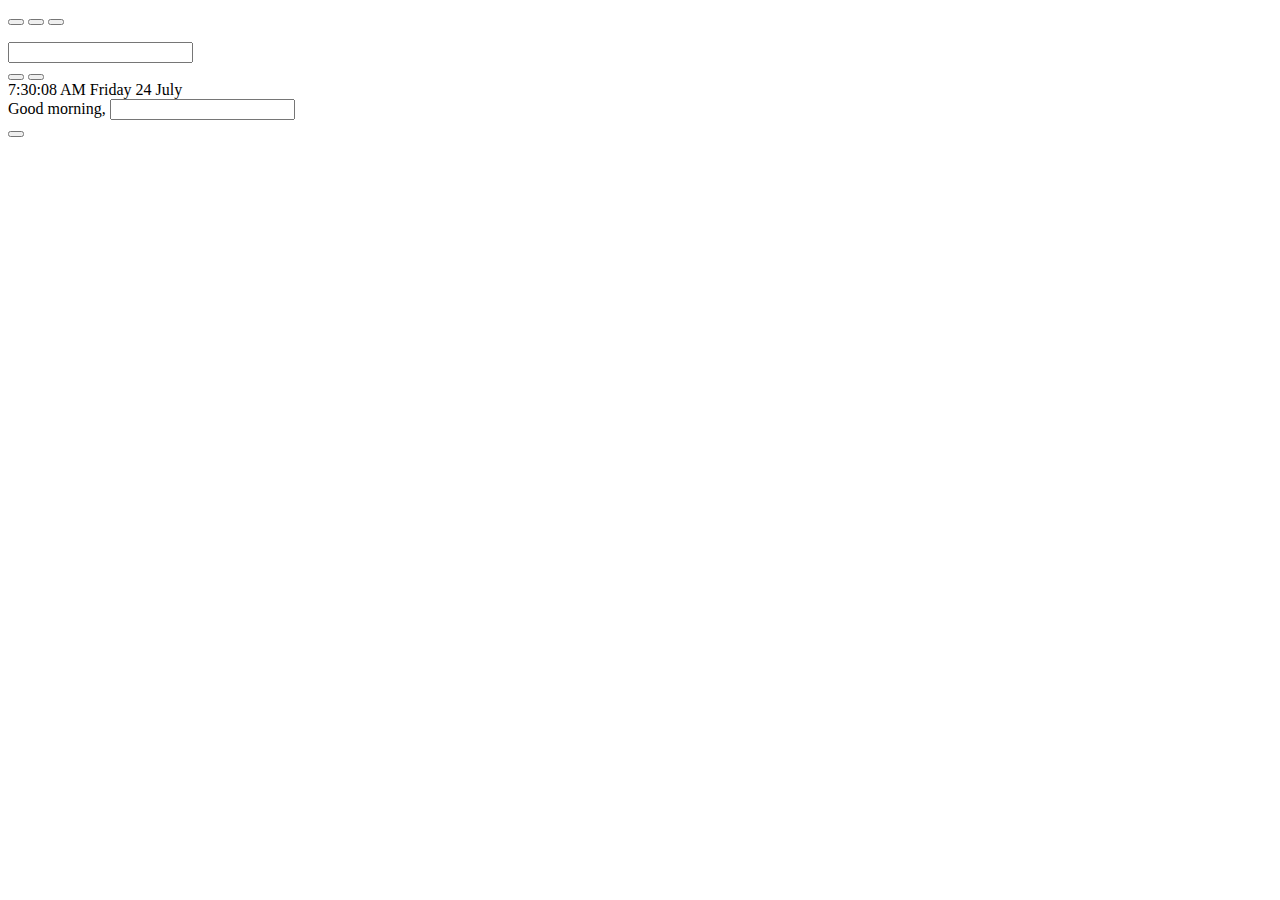
==== momentum/index.html @ 273ddbf8 "feat: add greeting function depending on the time of day to the project" ====
<!DOCTYPE html>
<html lang="en">
<head>
  <meta charset="UTF-8" />
  <meta name="viewport" content="width=device-width, initial-scale=1.0" />
  <link href="assets/favicon.ico" rel="shortcut icon" />
  <link rel="stylesheet" href="css/owfont-regular.css" />
  <link rel="stylesheet" href="css/style.css" />
  <title>momentum</title>
</head>
<body>
  <header class="header">
    <div class="player">
      <div class="player-controls">
        <button class="play-prev player-icon"></button>
        <button class="play player-icon"></button>
        <button class="play-next player-icon"></button>
      </div>
      <ul class="play-list"></ul>
    </div>
    <div class="weather">
      <input class="city" type="text"/>
      <i class="weather-icon owf"></i>
      <div class="weather-error"></div>
      <div class="description-container">
        <span class="temperature"></span>
        <span class="weather-description"></span>
      </div>
      <div class="wind"></div>
      <div class="humidity"></div>
    </div>
  </header>
  <main class="main">
    <div class="slider-icons">
      <button class="slide-prev slider-icon"></button>
      <button class="slide-next slider-icon"></button>
    </div>
    <time class="time"></time>
    <date class="date"></date>
    <div class="greeting-container">
      <span class="greeting"></span>
      <input class="name" type="text"/>
    </div>
  </main>
  <footer class="footer">
    <button class="change-quote"></button>
    <div>
      <div class="quote"></div>
      <div class="author"></div>
    </div>
  </footer>
  <!-- <script src="js/script.js"></script> -->
  <script src="./js/time/time__js.js"></script>
</body>
</html>
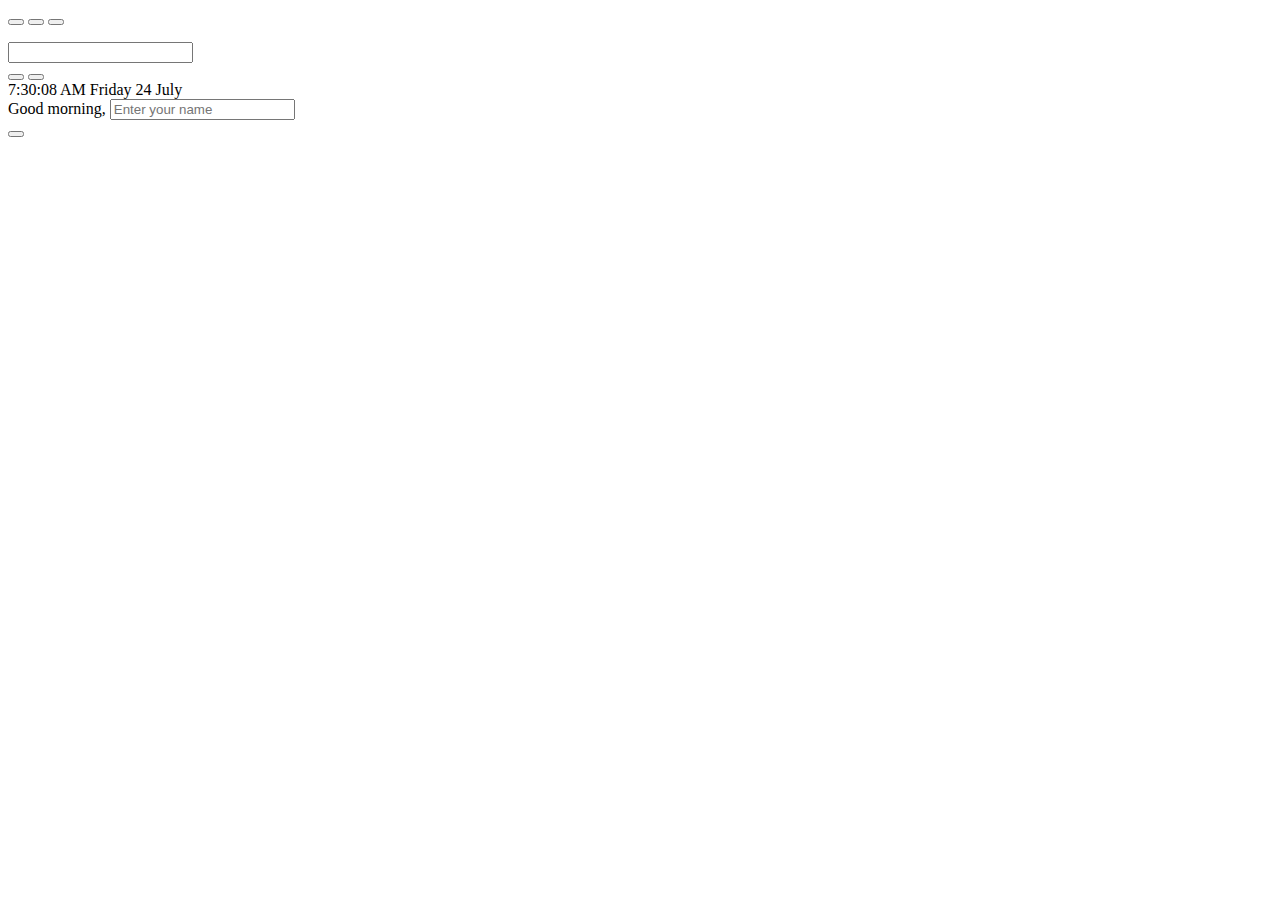
==== commit e54d5a37: "Merge pull request #109 from rolling-scopes-school/momentum" ====
--- a/momentum/index.html
+++ b/momentum/index.html
@@ -39,7 +39,7 @@
     <date class="date"></date>
     <div class="greeting-container">
       <span class="greeting"></span>
-      <input class="name" type="text"/>
+      <input class="name" type="text" placeholder="Enter your name"/>
     </div>
   </main>
   <footer class="footer">
@@ -51,5 +51,6 @@
   </footer>
   <!-- <script src="js/script.js"></script> -->
   <script src="./js/time/time__js.js"></script>
+  <script src="./js/momentumSelfCheck.js"></script>
 </body>
 </html>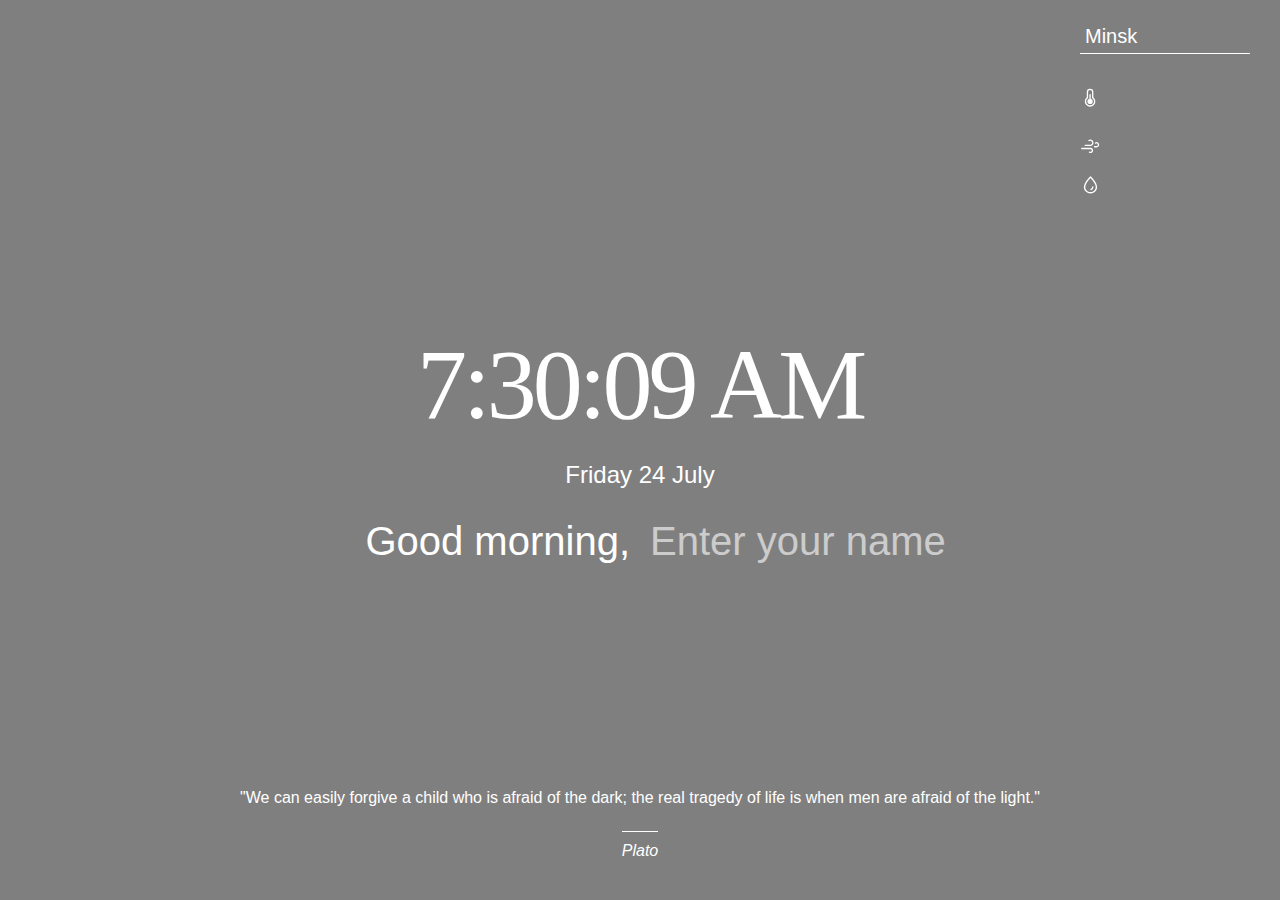
==== commit 9aac7813: "refactor: refactor 'background-image function', 'get random number' function add global scope; feat:" ====
--- a/momentum/index.html
+++ b/momentum/index.html
@@ -8,7 +8,7 @@
   <link rel="stylesheet" href="css/style.css" />
   <title>momentum</title>
 </head>
-<body>
+<body class="body">
   <header class="header">
     <div class="player">
       <div class="player-controls">
@@ -50,7 +50,7 @@
     </div>
   </footer>
   <!-- <script src="js/script.js"></script> -->
-  <script src="./js/time/time__js.js"></script>
-  <script src="./js/momentumSelfCheck.js"></script>
+  <script src="./js/momentum__js.js"></script>
+  <!-- <script src="./js/momentumSelfCheck.js"></script> -->
 </body>
 </html>--- a/momentum/css/style.css
+++ b/momentum/css/style.css
@@ -0,0 +1,367 @@
+@font-face {
+  font-family: 'Arial-MT';
+  src: url("../assets/fonts/Arial-MT.woff"); /* Путь к файлу со шрифтом */
+ }
+
+* {
+  box-sizing: border-box;
+  margin: 0;
+  padding: 0;
+}
+
+.body {
+  /* min-width: 480px; */
+  min-height: 100vh;
+  font-family: 'Arial', sans-serif;
+  font-size: 16px;
+  color: #fff;
+  text-align: center;
+  background: center/cover, no-repeat, rgba(0, 0, 0, 0.5);
+  background-blend-mode: multiply;
+  transition: background-image 1s ease-in-out;
+}
+
+/* =======================================================================================================*/
+/* =========================================   Header start =========================================*/
+/* =======================================================================================================*/
+
+.header {
+  display: flex;
+  justify-content: space-between;
+  align-items: flex-start;
+  width: 100%;
+  height: 30vh;
+  /* min-height: 220px;   */
+  padding: 20px;
+}
+
+.player-controls {
+  display: flex;
+  align-items: center;
+  justify-content: space-between;
+  width: 120px;
+  margin-bottom: 28px;
+}
+
+.play-list {
+  text-align: left;
+}
+
+.play-item {
+  position: relative;
+  padding: 5px;
+  padding-left: 20px;
+  list-style: none;
+  opacity: .8;
+  cursor: pointer;
+  transition: .3s;
+}
+
+.play-item:hover {
+  opacity: 1;
+}
+
+.play-item::before {
+  content: "\2713";  
+  position: absolute;
+  left: 0;
+  top: 2px;
+  font-weight: 900;
+}
+
+.item-active::before {
+  color: #C5B358;
+}
+
+.player-icon,
+.slider-icon,
+.change-quote {
+  width: 32px;
+  height: 32px;
+  background-size: 32px 32px;
+  background-position: center center;
+  background-repeat: no-repeat;
+  background-color: transparent;
+  border: 0;
+  outline: 0;
+  opacity: .8;
+  cursor: pointer;
+  transition: .3s;  
+}
+
+.player-icon:hover,
+.slider-icon:hover,
+.change-quote:hover {
+  opacity: 1;
+}
+
+.slider-icon:hover{
+  transform: scale(1.1);
+}
+
+.player-icon:active,
+.slider-icon:active,
+.change-quote:active {
+  border: 0;
+  outline: 0;  
+  transform: scale(1.25);
+}
+
+.play {
+  width: 40px;
+  height: 40px;
+  background-size: 40px 40px;
+  background-image: url("../assets/svg/play.svg");
+}
+
+.pause {
+  background-image: url("../assets/svg/pause.svg");
+}
+
+.play-prev {
+  background-image: url("../assets/svg/play-prev.svg");
+}
+
+.play-next {
+  background-image: url("../assets/svg/play-next.svg");
+}
+
+.weather {
+  display: flex;
+  flex-direction: column;
+  justify-content: space-between;
+  align-items: flex-start;
+  row-gap: 5px;
+  width: 180px;
+  min-height: 180px;  
+  text-align: left;
+}
+
+.weather-error {
+  margin-top: -10px;
+}
+
+.description-container {
+  display: flex;
+  flex-wrap: wrap;
+  justify-content: flex-start;
+  align-items: center;
+  column-gap: 12px;
+}
+
+.temperature {
+  padding: 0 0 10px;
+}
+
+.temperature::before {
+  display: inline-block;
+  padding: 0px 5px 0px 0px;
+  content: url(../assets/svg/weather/temperature.svg);
+}
+
+.wind::before {
+  display: inline-block;
+  padding: 0px 10px 0px 0px;
+  content: url(../assets/svg/weather/wind.svg);
+}
+
+.humidity::before {
+  display: inline-block;
+  padding: 0px 11px 0px 0px;
+  content: url(../assets/svg/weather/humidity.svg);
+}
+
+
+.weather-icon {
+  font-size: 44px;
+}
+
+.city {
+  width: 170px;
+  height: 34px;
+  padding: 5px;
+  font-size: 20px;
+  line-height: 24px;
+  color: #fff;  
+  border: 0;
+  outline: 0;
+  border-bottom: 1px solid #fff;
+  background-color: transparent;
+}
+
+.city::placeholder {  
+  font-size: 20px;
+  color: #fff;
+  opacity: .6;
+}
+
+/* =======================================================================================================*/
+/* =========================================  Header end =========================================*/
+/* =======================================================================================================*/
+
+/* =======================================================================================================*/
+/* =========================================  Main start =========================================*/
+/* =======================================================================================================*/
+.main {
+  position: relative;
+  display: flex;
+  flex-direction: column;
+  justify-content: center;
+  align-items: center;
+  width: 100%;
+  height: 40vh;
+  /* min-height: 260px;   */
+  padding: 20px;
+}
+
+.slider-icon {
+  position: absolute;
+  top: 50%;
+  margin-top: -16px;
+  cursor: pointer;
+}
+
+.slide-prev {
+  left: 20px;
+  background-image: url("../assets/svg/slider-prev.svg");
+}
+
+.slide-next {
+  right: 20px;
+  background-image: url("../assets/svg/slider-next.svg");
+}
+
+.time {
+  min-height: 124px;
+  margin-bottom: 10px;
+  font-family: 'Arial-MT';
+  font-size: 100px;
+  letter-spacing: -4px;  
+}
+
+.date {
+  min-height: 28px;
+  font-size: 24px;
+  margin-bottom: 20px;
+}
+
+.greeting-container {
+  display: flex;
+  flex-wrap: wrap;
+  justify-content: stretch;
+  align-items: center;
+  min-height: 48px;
+  width: 100vw;
+  font-size: 40px;
+}
+
+.greeting {
+  flex: 1;  
+  padding: 10px;
+  text-align: right;
+}
+
+.name {
+  flex: 1;
+  max-width: 50%;
+  padding: 10px;
+  font-size: 40px;
+  text-align: left;
+  color: #fff;
+  background-color: transparent;
+  border: 0;
+  outline: 0;
+}
+
+.name::placeholder {
+  color: #fff;
+  opacity: .6;
+}
+
+/* =======================================================================================================*/
+/* =========================================  Main end =========================================*/
+/* =======================================================================================================*/
+
+/* =======================================================================================================*/
+/* =========================================  Footer start =========================================*/
+/* =======================================================================================================*/
+
+.footer {
+  display: flex;
+  flex-direction: column;
+  justify-content: flex-end;
+  align-items: center;
+  width: 100%;
+  height: 30vh;
+  /* min-height: 160px;   */
+  padding: 20px;
+}
+
+.change-quote {
+  margin-bottom: 30px;
+  background-image: url("../assets/svg/reload.svg");  
+  transition: all 0.25s ease-in;
+}
+
+.change-quote:hover {
+  transform: rotate(45deg);
+  transition: all 0.25s ease-in;
+}
+
+.change-quote:active {
+  transform: rotate(60deg);
+  transition: rotate 0.05s ease-in;
+  transition: scale 0.1s ease-in;
+}
+
+.change-quote:active:hover {
+  transform: rotate(120deg);
+  transition: rotate 0.05s ease-in;
+  transition: scale 0.1s ease-in;
+}
+
+.quote {
+  min-height: 32px;
+}
+
+.quote:before {
+  content: "\"";
+}
+
+.quote:after {
+  content: "\"";
+}
+
+.author {
+  display: inline-block;
+  margin: 10px 0px;
+  padding: 10px 0px;
+  min-height: 20px;
+  font-style: italic;
+  border-top: 1px solid #ffffff;
+}
+
+@media (max-width: 768px) {
+  .time {
+    min-height: 80px;
+    font-size: 72px;    
+  }
+
+  .greeting-container {
+    min-height: 40px;
+    font-size: 32px;
+  }
+
+  .greeting {
+    padding: 5px;
+  }
+
+  .name {
+    font-size: 32px;
+    padding: 5px;
+  }
+}
+
+/* =======================================================================================================*/
+/* =========================================  Footer end =========================================*/
+/* =======================================================================================================*/